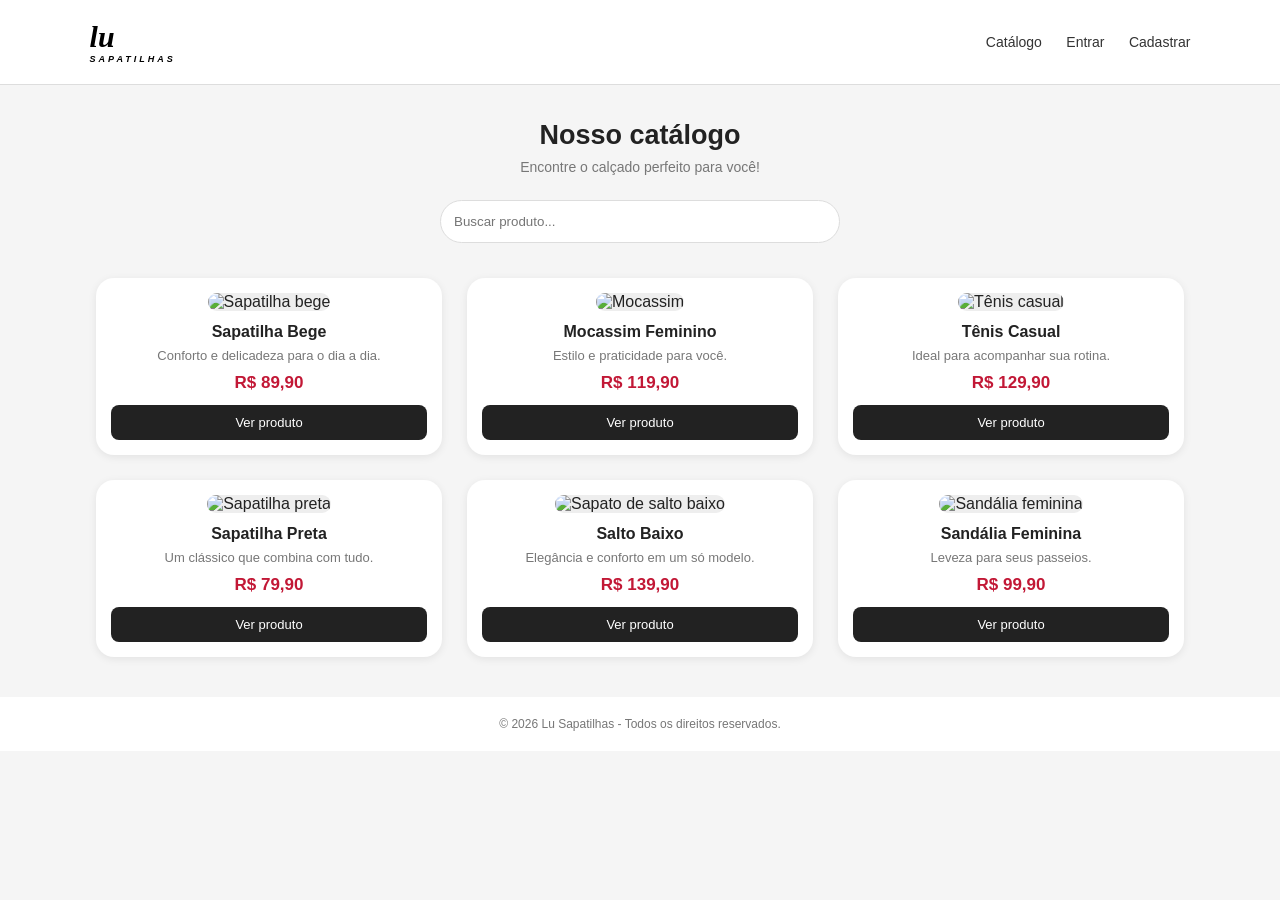
==== catalogo.html @ 4de2127c "Add files via upload" ====
<!DOCTYPE html>
<html lang="pt-BR">

<head>
    <meta charset="UTF-8">
    <meta name="viewport" content="width=device-width, initial-scale=1.0">

    <title>Catálogo - Lu Sapatilhas</title>

    <style>

        * {
            margin: 0;
            padding: 0;
            box-sizing: border-box;
        }

        body {
            font-family: Arial, sans-serif;
            background-color: #f5f5f5;
            color: #222;
        }

        /* Cabeçalho */
        header {
            background-color: white;
            padding: 20px 7%;
            display: flex;
            justify-content: space-between;
            align-items: center;
            border-bottom: 1px solid #ddd;
        }

        .logo {
            font-family: Georgia, serif;
            font-size: 30px;
            font-style: italic;
            font-weight: bold;
            color: black;
        }

        .logo span {
            display: block;
            font-family: Arial, sans-serif;
            font-size: 9px;
            letter-spacing: 3px;
            text-align: center;
        }

        nav a {
            text-decoration: none;
            color: #333;
            margin-left: 20px;
            font-size: 14px;
        }

        nav a:hover {
            color: #c21836;
        }

        /* Conteúdo */
        .container {
            width: 85%;
            margin: 35px auto;
        }

        .titulo {
            text-align: center;
            margin-bottom: 25px;
        }

        .titulo h1 {
            font-size: 27px;
            margin-bottom: 8px;
        }

        .titulo p {
            color: #777;
            font-size: 14px;
        }

        /* Pesquisa */
        .pesquisa {
            display: flex;
            justify-content: center;
            margin-bottom: 35px;
        }

        .pesquisa input {
            width: 400px;
            padding: 13px;
            border: 1px solid #ddd;
            border-radius: 25px;
            outline: none;
        }

        .pesquisa input:focus {
            border-color: #c21836;
        }

        /* Produtos */
        .produtos {
            display: grid;
            grid-template-columns: repeat(3, 1fr);
            gap: 25px;
        }

        .produto {
            background-color: white;
            padding: 15px;
            border-radius: 18px;
            text-align: center;
            box-shadow: 0 2px 8px rgba(0,0,0,0.08);
        }

        .produto img {
            width: 100%;
            height: 190px;
            object-fit: cover;
            border-radius: 12px;
            background-color: #eee;
        }

        .produto h2 {
            font-size: 16px;
            margin: 12px 0 7px;
        }

        .produto p {
            font-size: 13px;
            color: #777;
            margin-bottom: 10px;
        }

        .preco {
            font-size: 17px;
            font-weight: bold;
            color: #c21836;
        }

        .botao {
            display: block;
            background-color: #222;
            color: white;
            text-decoration: none;
            padding: 10px;
            border-radius: 8px;
            margin-top: 12px;
            font-size: 13px;
        }

        .botao:hover {
            background-color: #c21836;
        }

        .mensagem {
            text-align: center;
            margin-top: 25px;
            color: #777;
            font-size: 13px;
        }

        footer {
            background-color: white;
            text-align: center;
            padding: 20px;
            color: #777;
            font-size: 12px;
            margin-top: 40px;
        }

        /* Ajuste para celulares */
        @media (max-width: 700px) {

            header {
                flex-direction: column;
                gap: 15px;
            }

            nav a {
                margin: 0 7px;
            }

            .container {
                width: 92%;
            }

            .produtos {
                grid-template-columns: repeat(2, 1fr);
                gap: 12px;
            }

            .produto img {
                height: 130px;
            }

        }

    </style>
</head>

<body>

    <header>

        <div class="logo">
            lu
            <span>SAPATILHAS</span>
        </div>

        <nav>
            <a href="catalogo.html">Catálogo</a>
            <a href="index.html">Entrar</a>
            <a href="cadastro.html">Cadastrar</a>
        </nav>

    </header>

    <main class="container">

        <div class="titulo">
            <h1>Nosso catálogo</h1>
            <p>Encontre o calçado perfeito para você!</p>
        </div>

        <div class="pesquisa">
            <input
                type="text"
                id="busca"
                placeholder="Buscar produto..."
                onkeyup="buscarProduto()">
        </div>

        <div class="produtos">

            <div class="produto">
                <img src="https://placehold.co/400x300/f0e5d8/333333?text=Sapatilha" alt="Sapatilha bege">
                <h2>Sapatilha Bege</h2>
                <p>Conforto e delicadeza para o dia a dia.</p>
                <div class="preco">R$ 89,90</div>
                <a href="#" class="botao">Ver produto</a>
            </div>

            <div class="produto">
                <img src="https://placehold.co/400x300/e8d3bd/333333?text=Mocassim" alt="Mocassim">
                <h2>Mocassim Feminino</h2>
                <p>Estilo e praticidade para você.</p>
                <div class="preco">R$ 119,90</div>
                <a href="#" class="botao">Ver produto</a>
            </div>

            <div class="produto">
                <img src="https://placehold.co/400x300/f0e1e2/333333?text=Tenis" alt="Tênis casual">
                <h2>Tênis Casual</h2>
                <p>Ideal para acompanhar sua rotina.</p>
                <div class="preco">R$ 129,90</div>
                <a href="#" class="botao">Ver produto</a>
            </div>

            <div class="produto">
                <img src="https://placehold.co/400x300/e8e7e5/333333?text=Sapatilha+Preta" alt="Sapatilha preta">
                <h2>Sapatilha Preta</h2>
                <p>Um clássico que combina com tudo.</p>
                <div class="preco">R$ 79,90</div>
                <a href="#" class="botao">Ver produto</a>
            </div>

            <div class="produto">
                <img src="https://placehold.co/400x300/eee8dc/333333?text=Salto" alt="Sapato de salto baixo">
                <h2>Salto Baixo</h2>
                <p>Elegância e conforto em um só modelo.</p>
                <div class="preco">R$ 139,90</div>
                <a href="#" class="botao">Ver produto</a>
            </div>

            <div class="produto">
                <img src="https://placehold.co/400x300/e1e8ed/333333?text=Sandalia" alt="Sandália feminina">
                <h2>Sandália Feminina</h2>
                <p>Leveza para seus passeios.</p>
                <div class="preco">R$ 99,90</div>
                <a href="#" class="botao">Ver produto</a>
            </div>

        </div>

        <p class="mensagem" id="semResultado" style="display: none;">
            Nenhum produto encontrado.
        </p>

    </main>

    <footer>
        © 2026 Lu Sapatilhas - Todos os direitos reservados.
    </footer> 

</body>
</html>
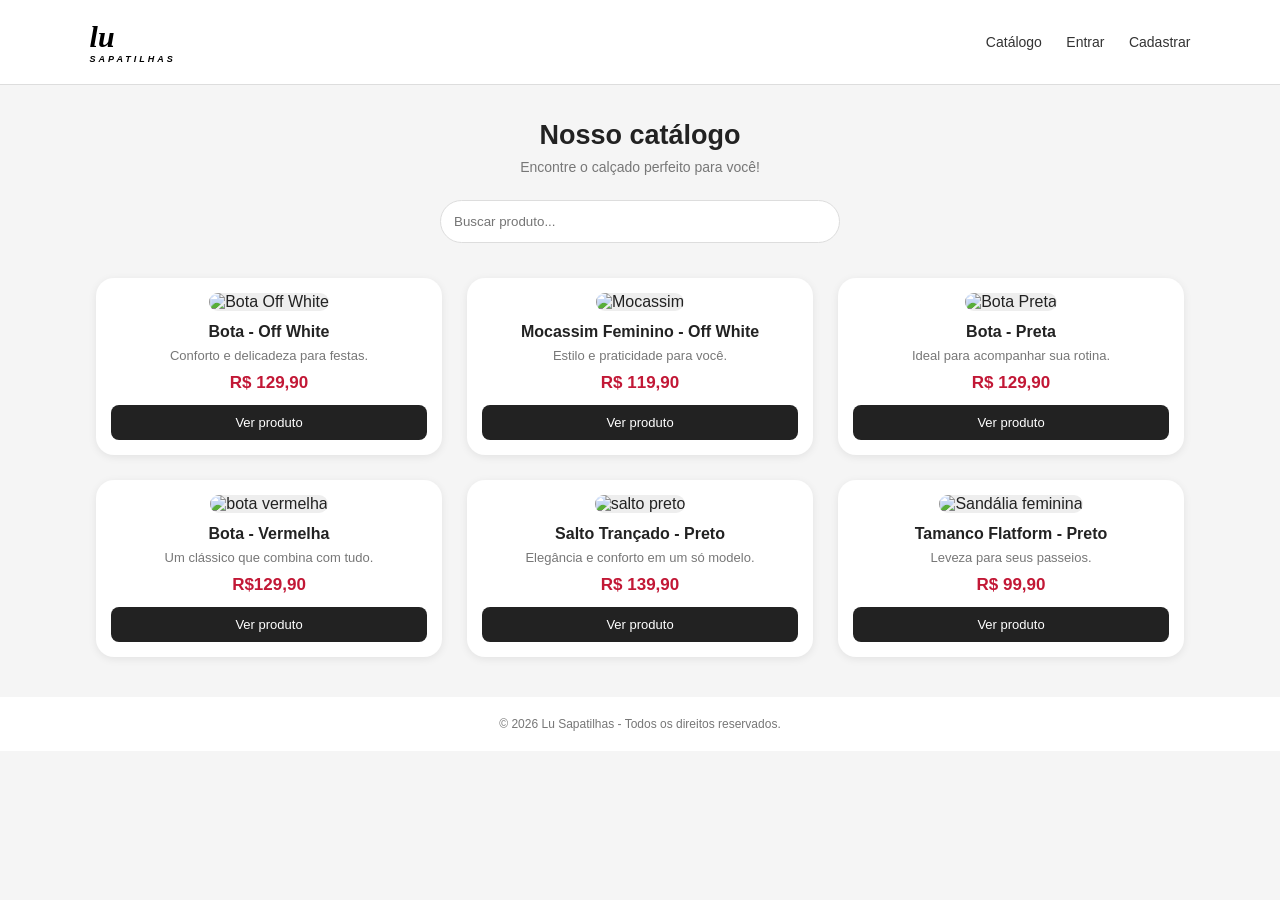
==== commit 1877a0dc: "Update catalogo.html" ====
--- a/catalogo.html
+++ b/catalogo.html
@@ -1,4 +1,3 @@
-
 <!DOCTYPE html>
 <html lang="pt-BR">
 
@@ -9,7 +8,6 @@
     <title>Catálogo - Lu Sapatilhas</title>
 
     <style>
-
         * {
             margin: 0;
             padding: 0;
@@ -111,12 +109,12 @@
             padding: 15px;
             border-radius: 18px;
             text-align: center;
-            box-shadow: 0 2px 8px rgba(0,0,0,0.08);
+            box-shadow: 0 2px 8px rgba(0, 0, 0, 0.08);
         }
 
         .produto img {
-            width: 100%;
-            height: 190px;
+            width: 180px;
+            height: 180px;
             object-fit: cover;
             border-radius: 12px;
             background-color: #eee;
@@ -196,7 +194,6 @@
             }
 
         }
-
     </style>
 </head>
 
@@ -225,58 +222,54 @@
         </div>
 
         <div class="pesquisa">
-            <input
-                type="text"
-                id="busca"
-                placeholder="Buscar produto..."
-                onkeyup="buscarProduto()">
+            <input type="text" id="busca" placeholder="Buscar produto..." onkeyup="buscarProduto()">
         </div>
 
         <div class="produtos">
 
             <div class="produto">
-                <img src="https://placehold.co/400x300/f0e5d8/333333?text=Sapatilha" alt="Sapatilha bege">
-                <h2>Sapatilha Bege</h2>
-                <p>Conforto e delicadeza para o dia a dia.</p>
-                <div class="preco">R$ 89,90</div>
-                <a href="#" class="botao">Ver produto</a>
-            </div>
-
-            <div class="produto">
-                <img src="https://placehold.co/400x300/e8d3bd/333333?text=Mocassim" alt="Mocassim">
-                <h2>Mocassim Feminino</h2>
+                <img src="bota off white.jpeg" alt="Bota Off White">
+                <h2>Bota - Off White</h2>
+                <p>Conforto e delicadeza para festas.</p>
+                <div class="preco">R$ 129,90</div>
+                <a href="#" class="botao">Ver produto</a>
+            </div>
+
+            <div class="produto">
+                <img src="Mocassim Tratorado.jpeg" alt="Mocassim">
+                <h2>Mocassim Feminino - Off White</h2>
                 <p>Estilo e praticidade para você.</p>
                 <div class="preco">R$ 119,90</div>
                 <a href="#" class="botao">Ver produto</a>
             </div>
 
             <div class="produto">
-                <img src="https://placehold.co/400x300/f0e1e2/333333?text=Tenis" alt="Tênis casual">
-                <h2>Tênis Casual</h2>
+                <img src="bota preta.jpeg" alt="Bota Preta">
+                <h2>Bota - Preta</h2>
                 <p>Ideal para acompanhar sua rotina.</p>
                 <div class="preco">R$ 129,90</div>
                 <a href="#" class="botao">Ver produto</a>
             </div>
 
             <div class="produto">
-                <img src="https://placehold.co/400x300/e8e7e5/333333?text=Sapatilha+Preta" alt="Sapatilha preta">
-                <h2>Sapatilha Preta</h2>
+                <img src="bota vermelha.jpeg" alt="bota vermelha">
+                <h2>Bota - Vermelha</h2>
                 <p>Um clássico que combina com tudo.</p>
-                <div class="preco">R$ 79,90</div>
-                <a href="#" class="botao">Ver produto</a>
-            </div>
-
-            <div class="produto">
-                <img src="https://placehold.co/400x300/eee8dc/333333?text=Salto" alt="Sapato de salto baixo">
-                <h2>Salto Baixo</h2>
+                <div class="preco">R$129,90</div>
+                <a href="#" class="botao">Ver produto</a>
+            </div>
+
+            <div class="produto">
+                <img src="Salto trançado Preto.jpeg" alt="salto preto">
+                <h2>Salto Trançado - Preto</h2>
                 <p>Elegância e conforto em um só modelo.</p>
                 <div class="preco">R$ 139,90</div>
                 <a href="#" class="botao">Ver produto</a>
             </div>
 
             <div class="produto">
-                <img src="https://placehold.co/400x300/e1e8ed/333333?text=Sandalia" alt="Sandália feminina">
-                <h2>Sandália Feminina</h2>
+                <img src="tamanco flatform Preto.jpeg" alt="Sandália feminina">
+                <h2>Tamanco Flatform - Preto</h2>
                 <p>Leveza para seus passeios.</p>
                 <div class="preco">R$ 99,90</div>
                 <a href="#" class="botao">Ver produto</a>
@@ -292,7 +285,8 @@
 
     <footer>
         © 2026 Lu Sapatilhas - Todos os direitos reservados.
-    </footer> 
+    </footer>
 
 </body>
+
 </html>
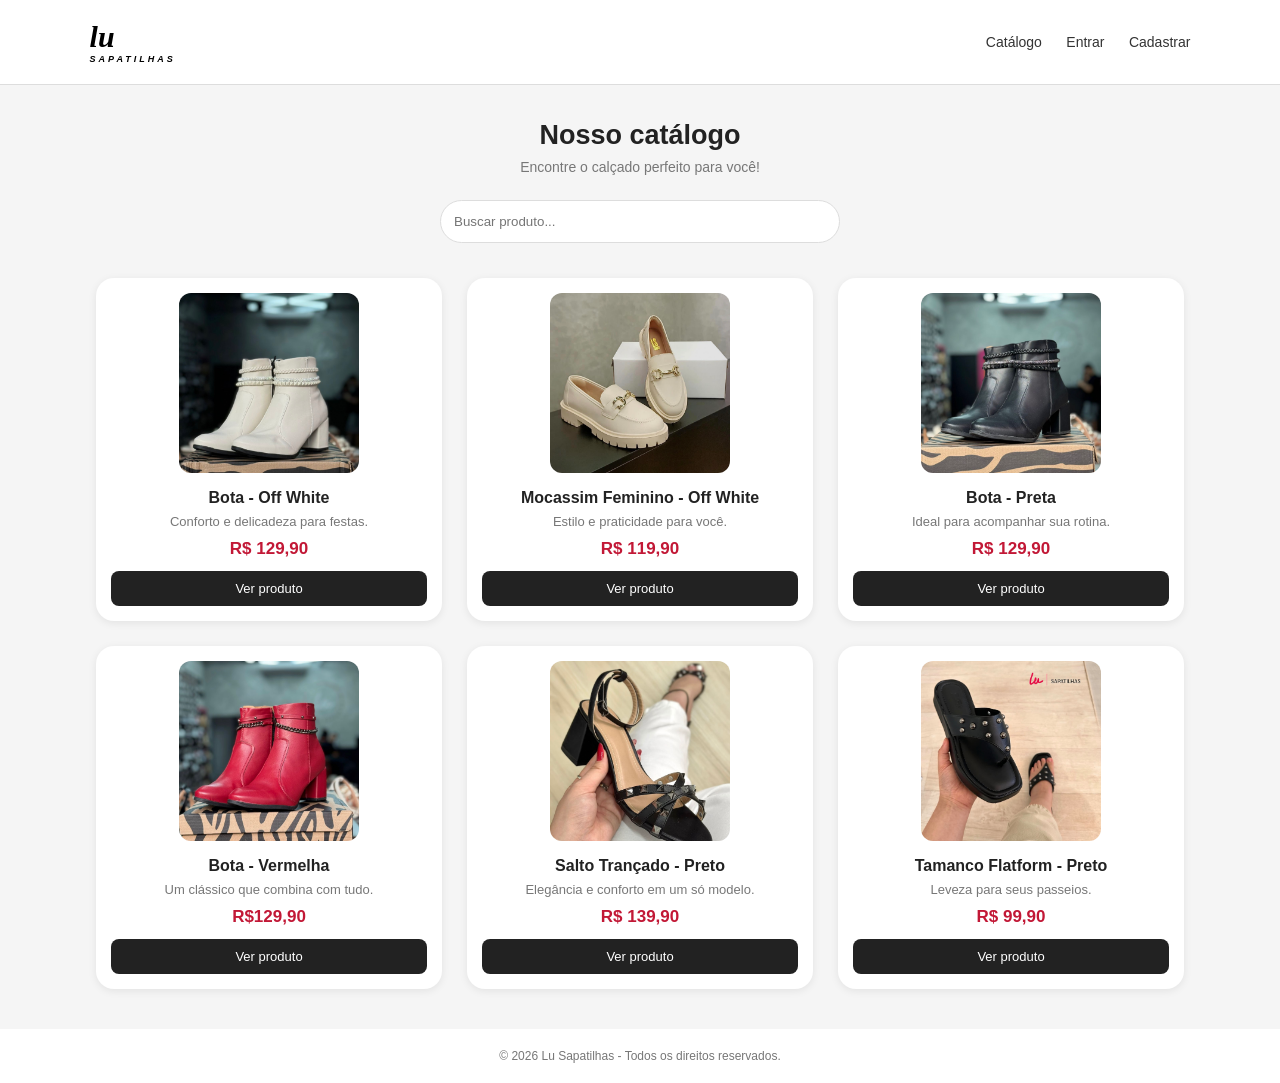
==== commit b275011a: "Update catalogo.html" ====
--- a/catalogo.html
+++ b/catalogo.html
@@ -236,7 +236,7 @@
             </div>
 
             <div class="produto">
-                <img src="Mocassim Tratorado.jpeg" alt="Mocassim">
+                <img src="mocassim tratorado.jpeg" alt="Mocassim">
                 <h2>Mocassim Feminino - Off White</h2>
                 <p>Estilo e praticidade para você.</p>
                 <div class="preco">R$ 119,90</div>
@@ -260,7 +260,7 @@
             </div>
 
             <div class="produto">
-                <img src="Salto trançado Preto.jpeg" alt="salto preto">
+                <img src="salto trançado preto.jpeg" alt="salto preto">
                 <h2>Salto Trançado - Preto</h2>
                 <p>Elegância e conforto em um só modelo.</p>
                 <div class="preco">R$ 139,90</div>
@@ -268,7 +268,7 @@
             </div>
 
             <div class="produto">
-                <img src="tamanco flatform Preto.jpeg" alt="Sandália feminina">
+                <img src="tamanco flatform preto.jpeg" alt="Sandália feminina">
                 <h2>Tamanco Flatform - Preto</h2>
                 <p>Leveza para seus passeios.</p>
                 <div class="preco">R$ 99,90</div>
